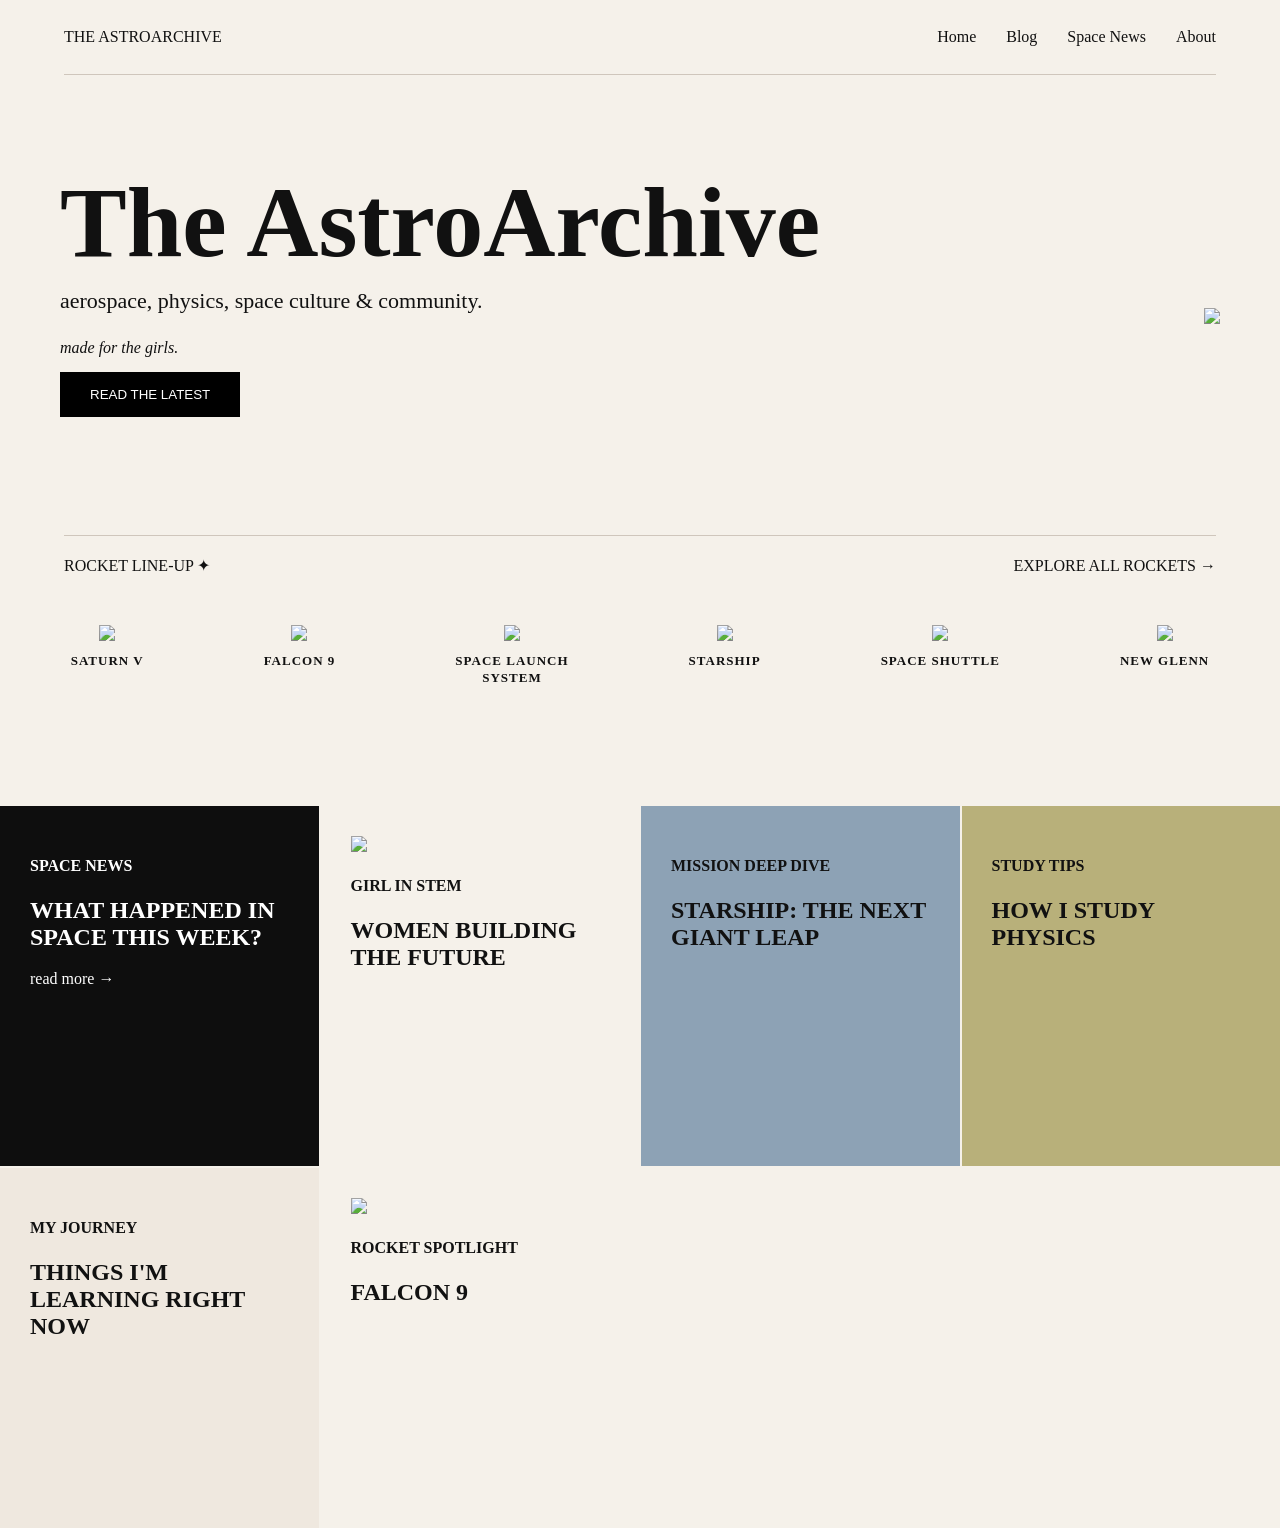
==== index.html @ 6e883d01 "Add files via upload" ====
<!DOCTYPE html>
<html lang="en">

<head>
  <meta charset="UTF-8">
  <meta name="viewport" content="width=device-width, initial-scale=1.0">

  <title>ASTROARCHIVE</title>

  <link rel="stylesheet" href="style.css">
</head>

<body>

  <nav>
    <div class="logo">THE ASTROARCHIVE</div>

    <ul>
      <li>Home</li>
      <li>Blog</li>
      <li>Space News</li>
      <li>About</li>
    </ul>
  </nav>

  <div class="nav-line"></div>

  <section class="hero">

    <div class="hero-text">

      <h1>
        The AstroArchive
      </h1>

      <p>
        aerospace, physics, space culture & community.
      </p>

      <em>
        made for the girls.
      </em>

      <button>
        READ THE LATEST
      </button>

    </div>

    <div class="hero-image">
      <img src="images/Diseño sin título.png">
    </div>


  </section>

<section class="rocket-section">

    <div class="section-header">

    <span>ROCKET LINE-UP ✦ </span>

    <span>EXPLORE ALL ROCKETS →</span>

</div>

</section>

  <section class="rocket-line">

    <div class="rocket">
    <a href="articles/SaturnV.html" class="rocket-link">
      <img src="images/saturn.png">
        <h3>SATURN V</h3>
    </a>
    </div>

    <div class="rocket">
    <a href="articles/falcon9.html" class="rocket-link">
      <img src="images/FALCON9 BIEN.png">
        <h3>FALCON 9</h3>
    </a>
    </div>

      <div class="rocket">
      <a href="articles/SLS.html" class="rocket-link">
      <img src="IMAGES/SLS BIEN.png">
        <h3>SPACE LAUNCH<br>SYSTEM</h3>
    </a>
    </div>

      <div class="rocket">
        <a href="articles/starship.html" class="rocket-link">
      <img src="images/STARSHIP .png">
        <h3>STARSHIP</h3>
    </a>
    </div>

      <div class="rocket">
      <a href="articles/space shuttle.html" class="rocket-link">
      <img src="images/spacesguttle.png">
        <h3>SPACE SHUTTLE</h3>
    </a>
    </div>

    <div class="rocket">
      <a href="articles/NewGlenn.html" class="rocket-link">
      <img src="images/new glenn.png">
        <h3>NEW GLENN</h3>
    </a>
    </div>
  </section>

<section class="articles">

    <div class="tile dark">
        <h4>SPACE NEWS</h4>
        <h2>WHAT HAPPENED IN SPACE THIS WEEK?</h2>
        <p>read more →</p>
    </div>

   <div class="tile image-tile">
        <img src="images/woman-engineer.jpg">
        <div class="overlay">
            <h4>GIRL IN STEM</h4>
            <h2>WOMEN BUILDING THE FUTURE</h2>
        </div>
    </div>

     <div class="tile blue">
        <h4>MISSION DEEP DIVE</h4>
        <h2>STARSHIP: THE NEXT GIANT LEAP</h2>
    </div>

    <div class="tile green">
        <h4>STUDY TIPS</h4>
        <h2>HOW I STUDY PHYSICS</h2>
    </div>

    <div class="tile beige">
        <h4>MY JOURNEY</h4>
        <h2>THINGS I'M LEARNING RIGHT NOW</h2>
    </div>

    <div class="tile image-tile">
        <img src="images/falconlaunch.jpg">
        <div class="overlay">
            <h4>ROCKET SPOTLIGHT</h4>
            <h2>FALCON 9</h2>
        </div>
    </div>

</section>

</body>

</html>
---- style.css ----
body{
  background:#f5f1ea;
  margin:0;
  font-family:Georgia, serif;
  color:#111;
}

/* NAVBAR */

nav{
  display:flex;
  justify-content:space-between;
  align-items:center;
  width: 90%;
  margin: 0 auto;
  padding:12px 0;
}

.nav-line{
  width: 90%;
  margin: 0 auto;
  border-bottom:1px solid #cfc6bc;
}

nav ul{
  display:flex;
  gap:30px;
  list-style:none;
}

/* HERO */

.hero{
  display:flex;
  justify-content:space-between;
  align-items:center;
  padding:20px 60px 20px 60px;
  min-height: 45vh;
}

.hero-text h1{
  font-size:100px;
  line-height:0.9;
  margin:0;
}

.hero-text p{
  font-size:22px;
  margin-top:20px;
}

.hero-text em{
  display:block;
  margin-top:25px;
}

.hero-image img{
  height: 500px;
  transform: translateY(20px);
}

button{
  margin-top:15px;

  background:black;
  color:white;

  border:none;

  padding:15px 30px;

  cursor:pointer;
}


.rocket-section{

    width:90%;

    margin:15px auto 0 auto;

    border-top:1px solid #cfc6bc;

    padding-top:20px;

}

.section-header{

    display:flex;

    justify-content:space-between;

    align-items:center;

    margin: bottom 70px;

}


/* GRID */

.rocket-line{

    display:flex;
    justify-content:center;
    gap: 120px;
    align-items:flex-end;
    margin-top: 50px;

}
.rocket{

    display:flex;

    flex-direction:column;

    align-items:center;

}

.rocket img{
  max-height: 280px;
  width:auto;
  object-fit: contain;
}

.rocket h3{
 text-align:center;
 font-size:13px;
 letter-spacing:1px;
 margin-top:12px;
 line-height:1.3;
   min-height:60px;
}

.rocket-link{
    text-decoration:none;
    color:inherit;
}


.articles{

    display:grid;

    grid-template-columns: repeat(4, 1fr);

    gap:2px;

    margin-top:80px;

}

.rocket-link{
    text-decoration:none;
    color:inherit;

    display:flex;
    flex-direction:column;
    align-items:center;
}

.rocket-link:visited{
    color:inherit;
}

.rocket-link:hover{
    color:inherit;
}

a{
    color:inherit;
    text-decoration:none;
}

.tile{

    min-height:300px;

    padding:30px;

    position:relative;

}

.dark{

    background:#0e0e0e;
    color:white;

}

.blue{

    background:#8da2b5;
}

.green{

    background:#b8b07a;
}

.beige{

    background:#efe8df;
}
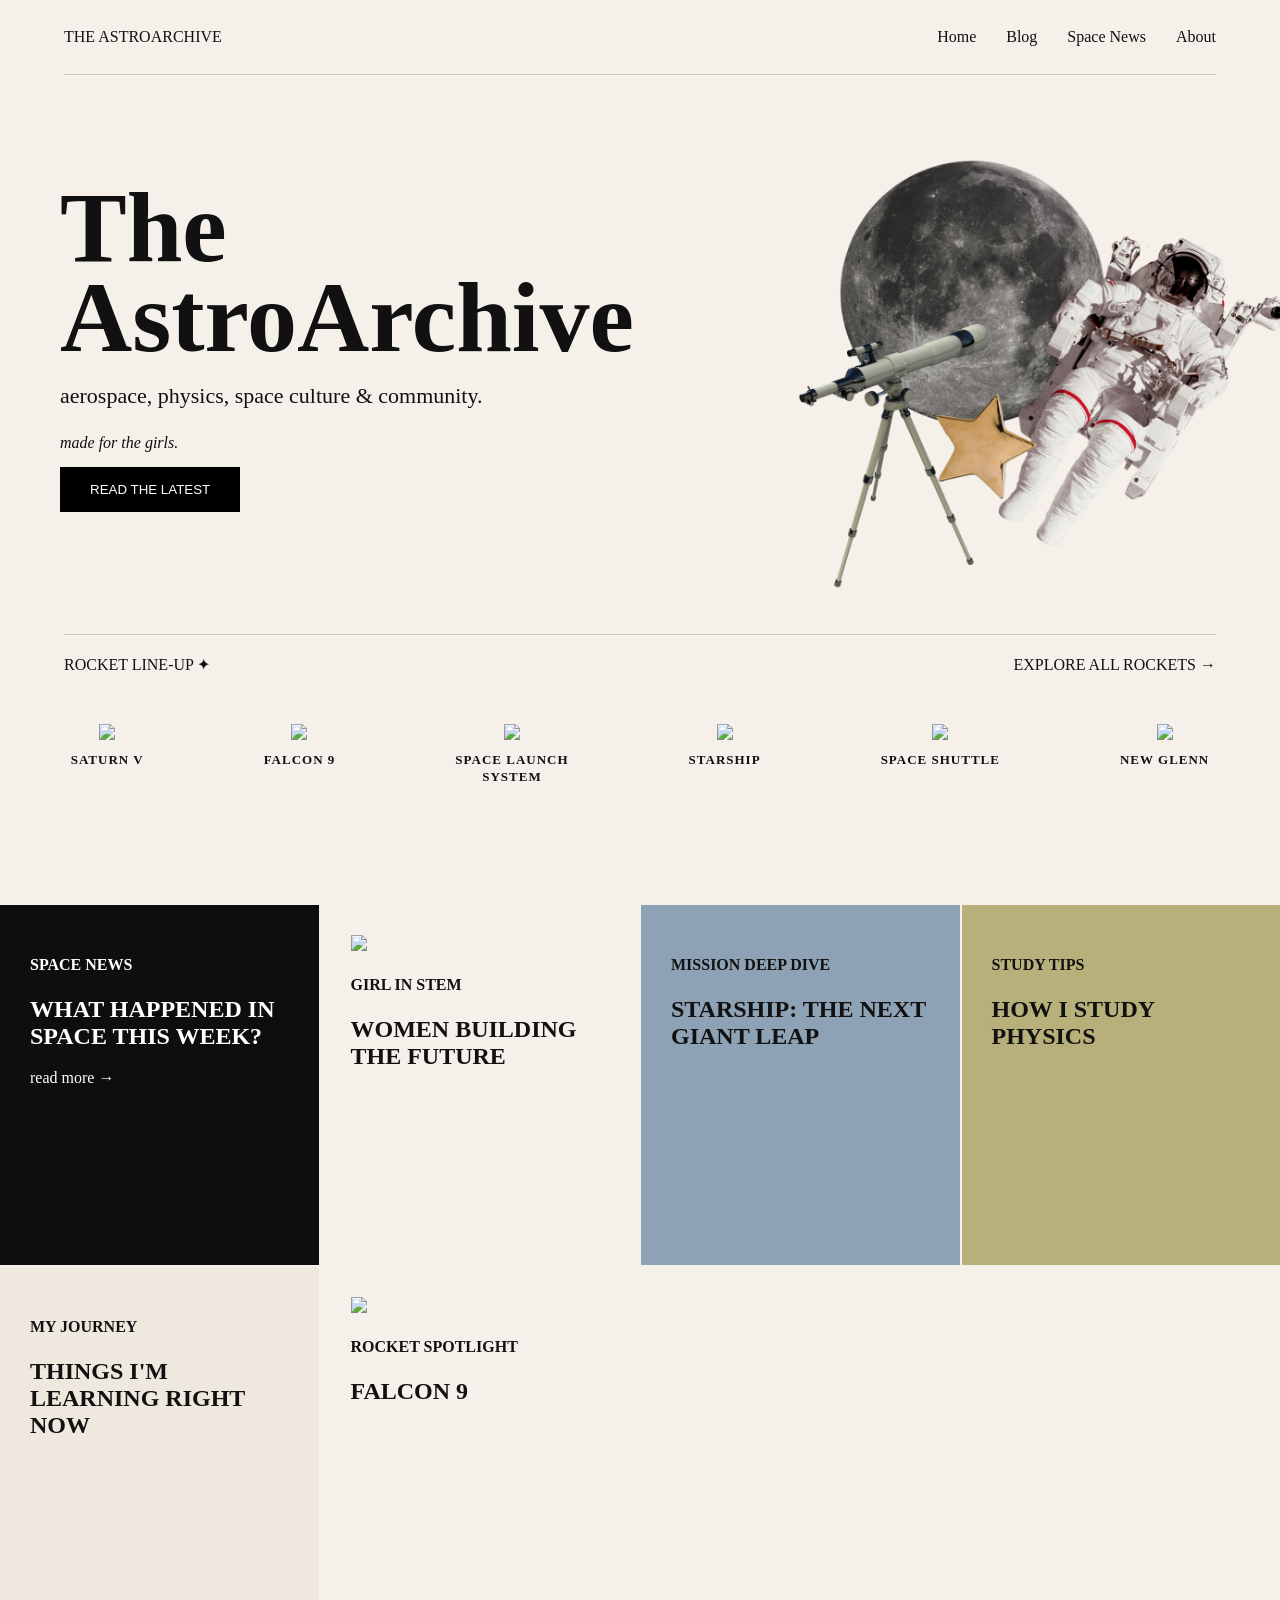
==== commit 827accb5: "Replace image source in hero section" ====
--- a/index.html
+++ b/index.html
@@ -48,7 +48,7 @@
     </div>
 
     <div class="hero-image">
-      <img src="images/Diseño sin título.png">
+      <img src="images/logo.png">
     </div>
 
 
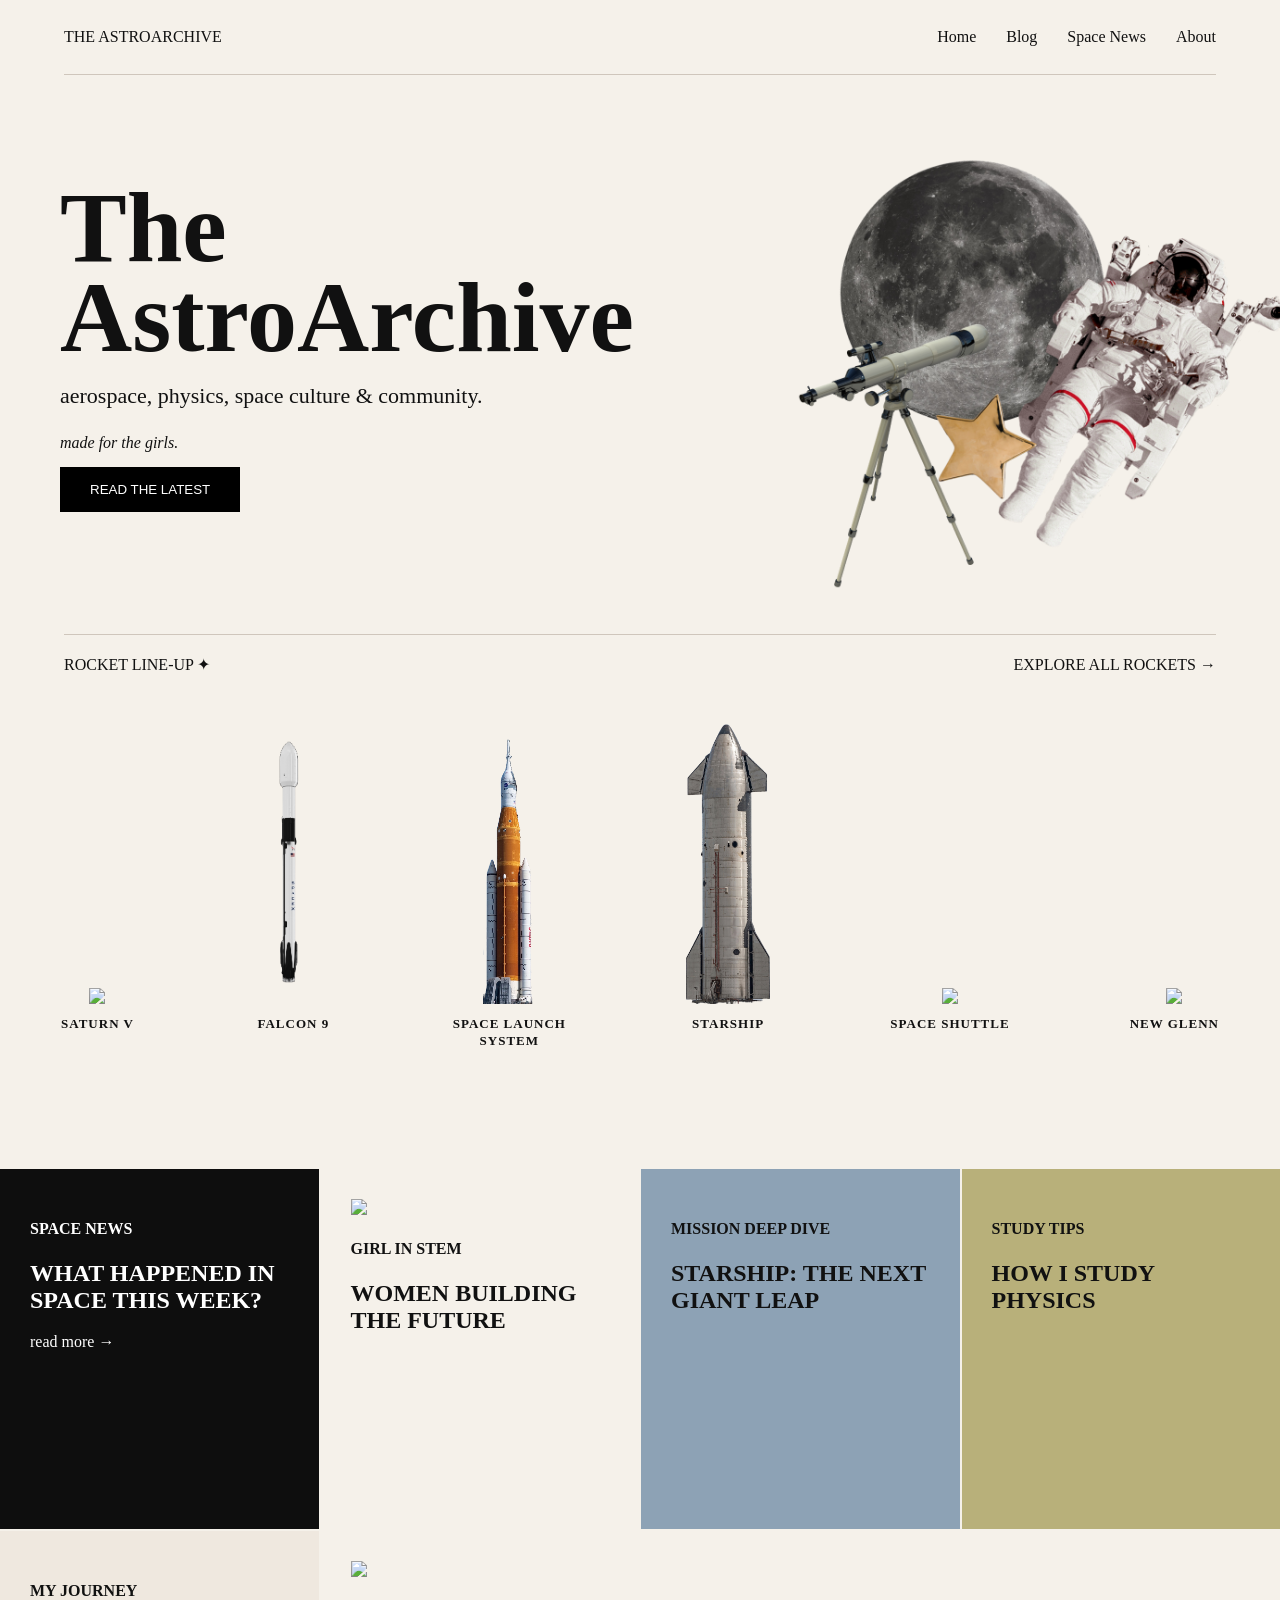
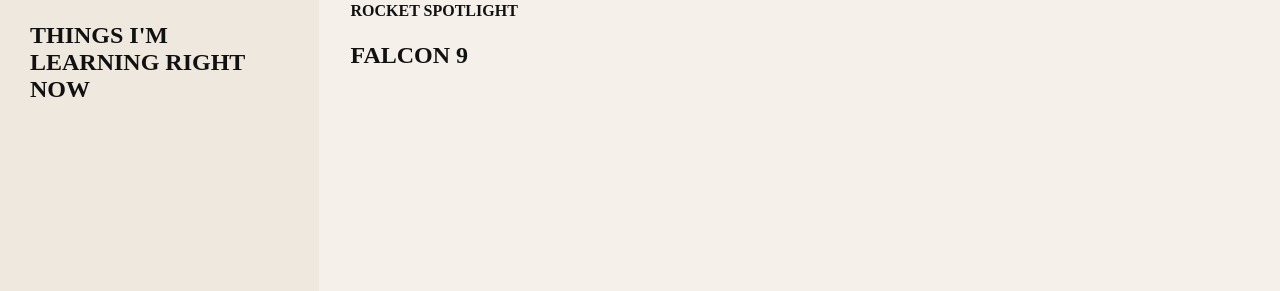
==== commit 52169a96: "Fix image source path for SLS BIEN" ====
--- a/index.html
+++ b/index.html
@@ -84,7 +84,7 @@
 
       <div class="rocket">
       <a href="articles/SLS.html" class="rocket-link">
-      <img src="IMAGES/SLS BIEN.png">
+      <img src="images/SLS BIEN.png">
         <h3>SPACE LAUNCH<br>SYSTEM</h3>
     </a>
     </div>
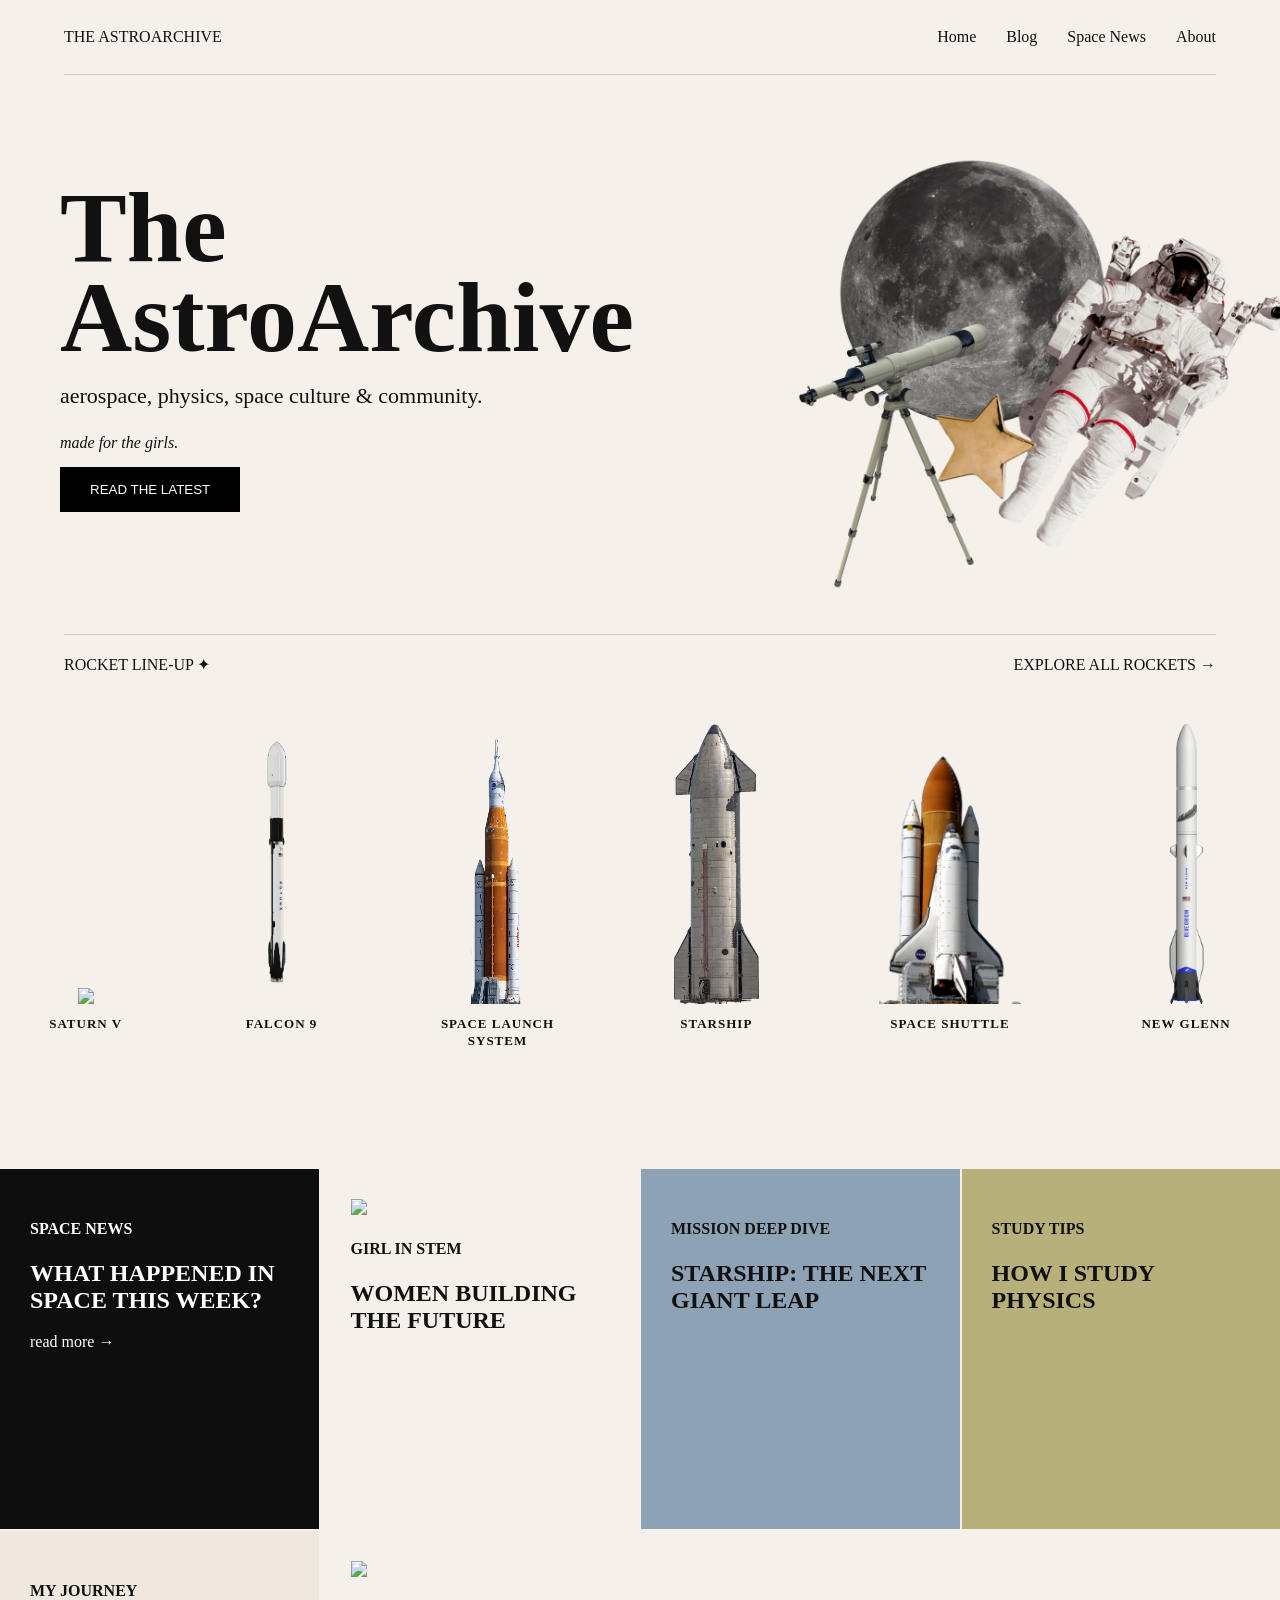
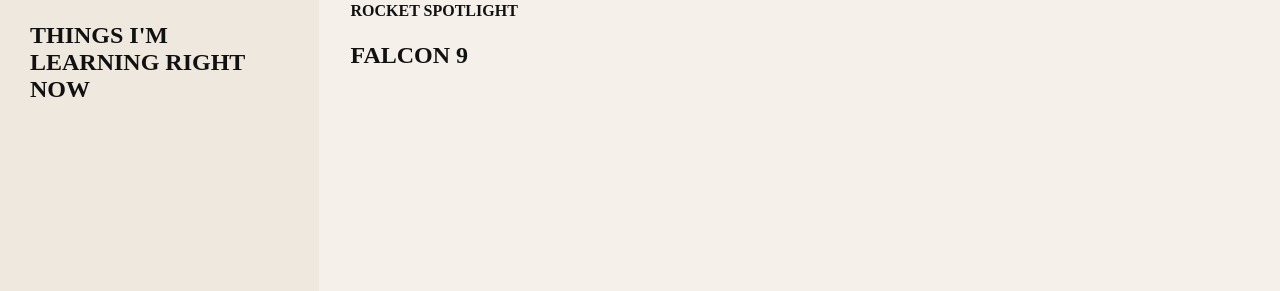
==== commit 7bf7cb71: "Fix image source for New Glenn rocket" ====
--- a/index.html
+++ b/index.html
@@ -105,7 +105,7 @@
 
     <div class="rocket">
       <a href="articles/NewGlenn.html" class="rocket-link">
-      <img src="images/new glenn.png">
+      <img src="images/newglenn.png">
         <h3>NEW GLENN</h3>
     </a>
     </div>
